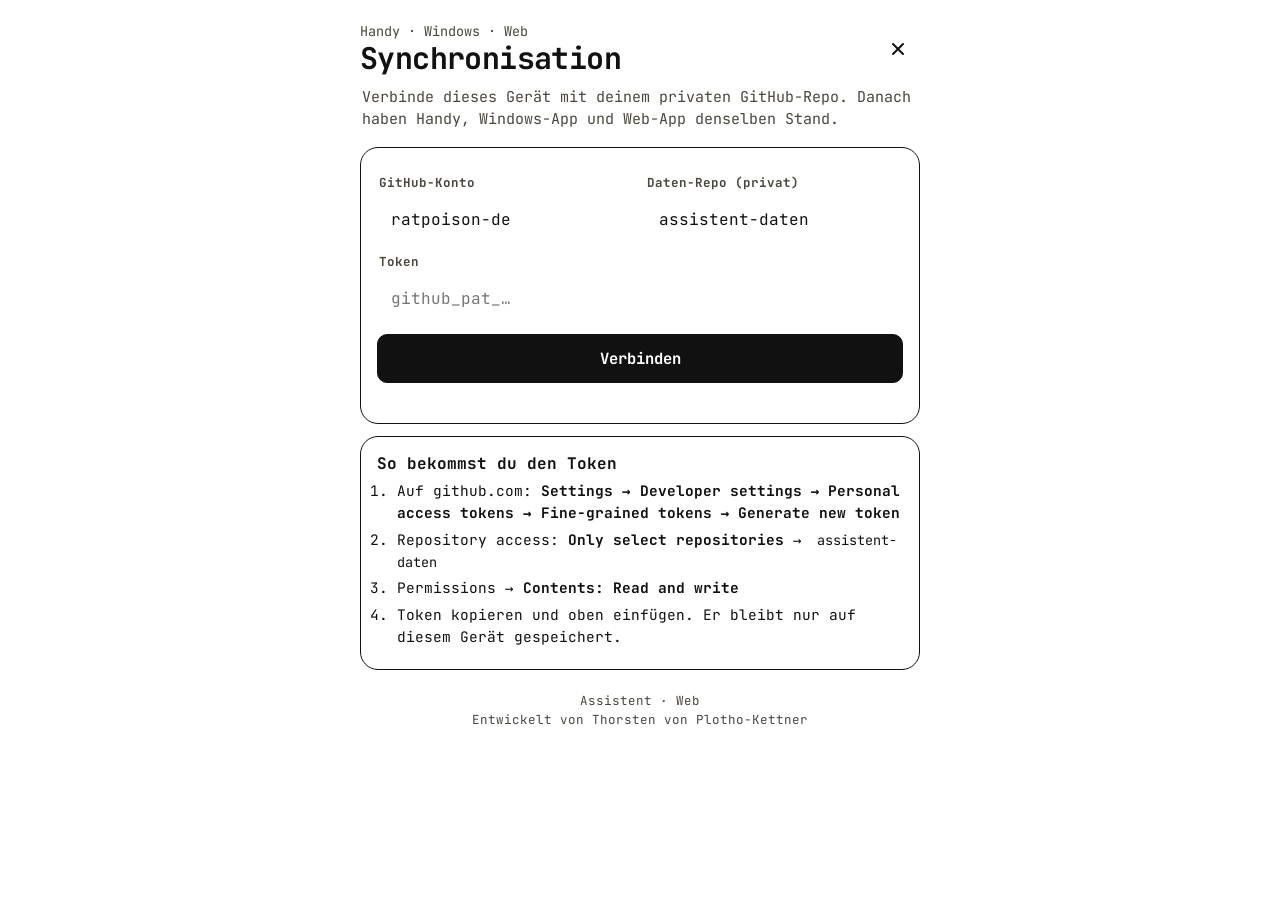
==== index.html @ ba2a8716 "5.2: weißer Hintergrund, kräftigeres Orange, volle Bildschirmbreite Co-Authored-By: Claude Fable 5.2" ====
<!doctype html>
<html lang="de">
<head>
<script src="platform.js"></script>
<meta charset="utf-8">
<meta name="viewport" content="width=device-width,initial-scale=1,maximum-scale=1,user-scalable=no,viewport-fit=cover">
<meta name="color-scheme" content="light">
<meta name="author" content="Thorsten von Plotho-Kettner">
<title>Assistent</title>
<link rel="stylesheet" href="design.css">
<link rel="manifest" href="manifest.webmanifest">
<link rel="icon" href="icon-192.png">
<link rel="apple-touch-icon" href="icon-192.png">
<meta name="theme-color" content="#FFFFFF">
<style>
:root{--tab:72px;--sb:env(safe-area-inset-bottom,0px)}
*{box-sizing:border-box;-webkit-tap-highlight-color:transparent}
html,body{margin:0;height:100%;overflow:hidden}
button{font:inherit;color:inherit;background:none;border:0;padding:0;cursor:pointer}
.frames{position:fixed;left:0;right:0;top:0;bottom:calc(var(--tab) + var(--sb))}
.frames iframe{position:absolute;inset:0;width:100%;height:100%;border:0;background:#ECECEF;visibility:hidden}
.frames iframe.on{visibility:visible}
.tabs{position:fixed;left:0;right:0;bottom:0;height:calc(var(--tab) + var(--sb));padding:6px 6px calc(6px + var(--sb));display:flex;gap:2px;background:rgba(236,236,239,.97);border-top:1px solid var(--line);box-shadow:0 -6px 24px rgba(0,0,0,.05);z-index:10}
.tab{flex:1;display:flex;flex-direction:column;align-items:center;justify-content:center;gap:3px;color:var(--mute);font-size:10.5px;letter-spacing:-.01em;font-weight:700;border-radius:16px;position:relative;min-width:0}
.tab .pill{width:46px;height:30px;border-radius:15px;display:grid;place-items:center;transition:background .2s}
.tab svg{width:23px;height:23px}
.tab.on{color:var(--accent)}
.tab.on .pill{background:var(--accent-soft)}
.tab .bdg{position:absolute;top:2px;left:calc(50% + 6px);min-width:18px;height:18px;padding:0 5px;border-radius:9px;background:var(--accent);color:#fff;font-size:11px;font-weight:800;display:none;align-items:center;justify-content:center;box-shadow:0 0 0 2px #fff}
.tab .bdg.on{display:flex}

/* Datenübernahme */
.mig{position:fixed;inset:0;z-index:50;background:var(--bg);overflow-y:auto;padding:22px 16px 40px;transform:translateY(100%);transition:transform .28s cubic-bezier(.2,.8,.2,1)}
.mig.on{transform:none}
.lead{color:var(--mute);font-size:15px;line-height:1.5;margin:10px 2px 16px}
.step{padding:16px;margin-bottom:12px}
.sh{display:flex;align-items:center;gap:11px;margin-bottom:10px}
.ic{width:42px;height:42px;border-radius:13px;display:grid;place-items:center;flex:none;background:var(--accent-soft);color:var(--accent)}
.sh b{font-size:17px;flex:1;font-weight:800}
.st{font-size:12px;font-weight:800;padding:5px 10px;border-radius:999px;background:var(--soft);color:var(--mute);white-space:nowrap}
.st.ok{background:#E3F6EA;color:var(--ok)}
.how{font-size:14.5px;line-height:1.5;margin:0 0 10px}
.how b{white-space:nowrap}
.act{width:100%;margin-top:6px}
.done{width:100%;margin-top:6px;padding:15px;font-size:16px}
.tip{font-size:13px;color:var(--mute);text-align:center;margin-top:12px;line-height:1.45}
.toast{bottom:calc(var(--tab) + var(--sb) + 22px)}
input[type=file]{display:none}

/* ---- Assistent: Notizen ---- */
.frames iframe{background:#FFFFFF}
.tabs{background:#fff;border-top:0;box-shadow:0 -8px 30px rgba(0,0,0,.07);padding:4px 6px calc(4px + var(--sb));border-radius:22px 22px 0 0;align-items:center}
.tab{color:#AEAEB2;font-size:0;gap:0}
.tab .pill{width:46px;height:40px;border-radius:14px;background:none!important}
.tab svg{width:24px;height:24px}
.tab.on{color:#FF3B30}
.tab.on::after{content:"";position:absolute;bottom:6px;left:50%;width:5px;height:5px;margin-left:-2.5px;border-radius:50%;background:#FF3B30}
.tab .bdg{top:4px;left:calc(50% + 4px);background:#E5484D;color:#fff;border:2px solid #fff;box-shadow:none;border-radius:999px;font-size:10.5px}
.mig{background:#FFFFFF}
.ic{background:#FFF0EF;color:#FF3B30;border:0;border-radius:50%}
.st{border:0;border-radius:999px;background:#F2F2F7;color:#8E8E93}
.st.ok{background:#FFF0EF;color:#FF3B30}
.toast{background:#1C1C1E;border-radius:16px}
.frames iframe{background:#fff}
.mig{background:#fff}
/* Werkzeugleiste wie in Notizen: schwebende Glas-Kapsel */
.tabs{left:50%;right:auto;bottom:calc(10px + var(--sb));transform:translateX(-50%);width:auto;max-width:calc(100% - 20px);height:58px;padding:6px;gap:2px;border:0;border-radius:999px;background:rgba(246,246,248,.86);-webkit-backdrop-filter:blur(18px) saturate(1.6);backdrop-filter:blur(18px) saturate(1.6);box-shadow:0 8px 28px rgba(0,0,0,.12),inset 0 0 0 .5px rgba(0,0,0,.08);align-items:center}
.tab{flex:1 1 0;width:auto;max-width:56px;min-width:38px;height:46px;border-radius:999px;font-size:0;gap:0;color:#3A3A3C}
.tabs{width:min(calc(100% - 20px),380px)}
.tab .pill{width:auto;height:auto;background:none!important}
.tab svg{width:23px;height:23px}
.tab.on{color:#FF3B30;background:#fff;box-shadow:0 1px 4px rgba(0,0,0,.08)}
.tab.on::after{display:none}
.tab .bdg{top:2px;left:auto;right:4px;background:#FF3B30;color:#fff;border:2px solid #F6F6F8;font-size:10.5px}
@media (min-width:900px){
  .frames{left:240px;right:0;top:0;bottom:0}
  .tabs{left:0;top:0;bottom:0;transform:none;width:240px;max-width:none;height:auto;flex-direction:column;justify-content:flex-start;align-items:stretch;gap:2px;padding:88px 12px 24px;border-radius:0;background:#F6F6F8;box-shadow:inset -.5px 0 0 #DCDCE0;-webkit-backdrop-filter:none;backdrop-filter:none}
  .tabs::before{content:"ASSISTENT";position:absolute;top:30px;left:22px;font-weight:800;font-size:24px;color:#FF3B30;letter-spacing:-.005em}
  .tabs::after{content:"von Thorsten von Plotho-Kettner";position:absolute;left:22px;right:12px;bottom:20px;font-size:11.5px;color:#AEAEB2}
  .tab{flex:none;max-width:none;width:100%;height:44px;flex-direction:row;justify-content:flex-start;gap:12px;padding:0 12px;border-radius:10px;font-size:15px;font-weight:600;color:#1C1C1E}
  .tab .pill{width:26px}
  .tab svg{width:21px;height:21px;color:#FF3B30}
  .tab:hover{background:#ECECF0}
  .tab.on{background:#FF3B30;color:#fff;box-shadow:none}
  .tab.on svg{color:#fff}
  .tab .bdg{position:static;margin-left:auto;display:none;border:0}
  .tab .bdg.on{display:flex}
  .tab.on .bdg{background:#fff;color:#FF3B30}
  .toast{left:calc(50% + 120px)}
}
/* ---- Things 3 ---- */
.tabs{background:rgba(250,250,252,.9);box-shadow:0 8px 28px rgba(0,0,0,.12),inset 0 0 0 .5px rgba(0,0,0,.07)}
.tab{color:#8A8F98}
.tab[data-t=start]{--ic:#F2C200}.tab[data-t=woche]{--ic:#2FB3A6}.tab[data-t=kalender]{--ic:#EE4B4B}.tab[data-t=projekte]{--ic:#2A82F6}.tab[data-t=mail]{--ic:#4F95F7}.tab[data-t=pinnwand]{--ic:#C8A86B}.tab[data-t=wetter]{--ic:#5AC8FA}
.tab svg{color:var(--ic)}
.tab.on{background:#E9ECF1;color:#1C1C1E;box-shadow:none}
.tab .bdg{background:#2A82F6;border-color:#FAFAFC}
@media (min-width:900px){
  .tabs{background:#F6F7F9;box-shadow:inset -.5px 0 0 #E2E4E8}
  .tabs::before{content:"Assistent";color:#1C1C1E;font-size:21px;font-weight:800;letter-spacing:-.02em}
  .tab{color:#1C1C1E;font-weight:500;border-radius:8px;height:38px}
  .tab svg{color:var(--ic)}
  .tab:hover{background:#ECEEF2}
  .tab.on{background:#E1E5EB;color:#1C1C1E}
  .tab.on svg{color:var(--ic)}
  .tab.on .bdg,.tab .bdg{background:transparent;color:#8A8F98;border:0;font-weight:500;font-size:13px}
}
/* ---- Design „Sky“ ---- */
@font-face{font-family:"Assistent Serif";src:url(fonts/serif-400.woff2) format("woff2");font-weight:400;font-display:swap}
html body{background:#F1F2F5}
.frames iframe{background:#F1F2F5}
html body .tabs{background:rgba(255,255,255,.96);box-shadow:0 10px 30px -8px rgba(30,70,120,.22),inset 0 0 0 .5px rgba(0,0,0,.05);gap:0;padding:6px}
html body .tab{color:#4A505A;flex:1 1 0;width:auto;min-width:0;max-width:44px}
html body .tab svg{color:#4A505A}
html body .tab.on{flex:0 0 auto;max-width:none;width:auto;padding:0 13px 0 9px;background:#EEF0F3;color:#1C1C1E;font-size:14.5px;font-weight:500;flex-direction:row;gap:6px;letter-spacing:0}
html body .tab.on svg{color:#1C1C1E;width:20px;height:20px}
html body .tab .bdg{background:var(--sky,#2AA7EE);border-color:#fff}
.magic{position:fixed;right:12px;bottom:calc(10px + var(--sb));width:58px;height:58px;border-radius:50%;border:0;z-index:11;color:#fff;display:grid;place-items:center;
  background:radial-gradient(circle at 35% 30%,#9CA9FF 0%,#6E7BFF 45%,#5A58F0 100%);box-shadow:0 12px 26px -8px rgba(90,88,240,.7),inset 0 2px 3px rgba(255,255,255,.5)}
.magic:active{transform:scale(.95)}
@media (max-width:899px){html body .tabs{left:12px;right:84px;transform:none;width:auto;max-width:none;justify-content:space-between}}
@media (min-width:900px){.magic{display:none}
  html body .tab,html body .tab.on{width:100%;padding:0 12px;font-size:15px;flex-direction:row;justify-content:flex-start;gap:12px}
  html body .tabs{background:#F6F7F9;box-shadow:inset -.5px 0 0 #E2E4E8;padding:88px 12px 24px}}
html body .ldr{background:linear-gradient(180deg,#9AD6FB 0,#D4EEFC 150px,#F7F8FA 320px) no-repeat,#F7F8FA}
html body .ldr .lt{font-family:"Assistent Serif",Georgia,serif;font-weight:400;font-size:36px;letter-spacing:-.01em}
html body .ldr .ls{background:#fff;box-shadow:0 6px 18px -10px rgba(30,90,150,.35)}
html body .ldr .lx,html body .fk .x{background:#fff;box-shadow:0 2px 8px rgba(30,90,150,.12)}
html body .fk{background:linear-gradient(180deg,#86CEFA 0,#C6E8FB 200px,#EEF4F9 420px,#F1F2F5 100%)}
html body .fk .tt{font-family:"Assistent Serif",Georgia,serif;font-weight:400;font-size:32px;letter-spacing:-.01em}
html body .fk .eb{display:inline-flex;align-items:center;background:linear-gradient(180deg,#5CC4F7,#2AA7EE);color:#fff;padding:5px 12px;border-radius:999px;font-size:13px}
html body .fk .ring b{font-family:"Assistent Serif",Georgia,serif;font-weight:400;letter-spacing:-.02em;font-size:min(18vw,74px)}
html body .fk .ring circle.p{stroke:url(#fkGrad)}
html body .fk .bt .d-btn{background:#fff;border-radius:999px;box-shadow:0 4px 14px -8px rgba(30,90,150,.35)}
html body .fk .bt .d-btn.primary{background:linear-gradient(135deg,#4CC2F7 0%,#4F96FB 55%,#7B7CFF 100%);color:#fff;box-shadow:0 12px 24px -8px rgba(80,120,255,.55)}
html body .lsh{border-radius:26px 26px 0 0}
/* Ruhiger Startbildschirm: Leiste ausblenden, App-Liste schwarz-weiß */
@font-face{font-family:"Assistent Mono";src:url(fonts/mono-400.woff2) format("woff2");font-weight:400}
@font-face{font-family:"Assistent Mono";src:url(fonts/mono-700.woff2) format("woff2");font-weight:700}
html body.ep .ldr{background:#fff;font-family:"Assistent Mono",ui-monospace,monospace}
html body.ep .ldr .lt{font-family:"Assistent Mono",ui-monospace,monospace;font-weight:700;font-size:30px}
html body.ep .ldr .lt svg rect{fill:#111}
html body.ep .ldr .ls{background:#fff;box-shadow:none;border:2px solid #111;border-radius:10px;color:#111}
html body.ep .ldr .ls input{font-family:inherit}
html body.ep .ldr .la{font-family:"Assistent Mono",ui-monospace,monospace;font-size:18px}
html body.ep .ldr .la .fv{color:#111}
html body.ep .ldr .lg,html body.ep .ldr .lm{color:#111}
html body.ep .ldr .lx{background:#fff;box-shadow:none;border:2px solid #111;color:#111}
html body.ep .lsh{font-family:"Assistent Mono",ui-monospace,monospace}
html body.ep .lsh .o svg{color:#111}
</style>
</head>
<body>
<div class="frames" id="frames">
  <iframe id="f-start" title="Start"></iframe>
  <iframe id="f-woche" title="Woche"></iframe>
  <iframe id="f-kalender" title="Kalender"></iframe>
  <iframe id="f-mail" title="Mail"></iframe>
  <iframe id="f-projekte" title="Projekte"></iframe>
  <iframe id="f-pinnwand" title="Pinnwand"></iframe>
  <iframe id="f-wetter" title="Wetter"></iframe>
</div>
<nav class="tabs" id="tabs">
  <button class="tab" data-t="start"><span class="pill"><svg viewBox="0 0 24 24" fill="none" stroke="currentColor" stroke-width="2.2" stroke-linecap="round" stroke-linejoin="round"><path d="M3.5 10.5 12 3.5l8.5 7"/><path d="M5.5 9v11h13V9"/><path d="M10 20v-5.5h4V20"/></svg></span>Start</button>
  <button class="tab" data-t="woche"><span class="pill"><svg viewBox="0 0 24 24" fill="none" stroke="currentColor" stroke-width="2.4" stroke-linecap="round"><path d="M5 7h14M5 12h10M5 17h6"/></svg></span>Woche</button>
  <button class="tab" data-t="kalender"><span class="pill"><svg viewBox="0 0 24 24" fill="none" stroke="currentColor" stroke-width="2.2" stroke-linecap="round" stroke-linejoin="round"><rect x="3" y="4.5" width="18" height="16.5" rx="3"/><path d="M3 10h18M8 2.5v4M16 2.5v4"/></svg></span>Kalender</button>
  <button class="tab" data-t="projekte" aria-label="Projekte"><span class="pill"><svg viewBox="0 0 24 24" fill="none" stroke="currentColor" stroke-width="2.2" stroke-linecap="round" stroke-linejoin="round"><path d="M3.5 7.5A2 2 0 0 1 5.5 5.5H10l2 2.2h6.5a2 2 0 0 1 2 2V17a2 2 0 0 1-2 2h-13a2 2 0 0 1-2-2z"/><path d="M8.5 13.2l2.2 2.1 4.6-4.4"/></svg></span>Projekte</button>
  <button class="tab" data-t="mail"><span class="pill"><svg viewBox="0 0 24 24" fill="none" stroke="currentColor" stroke-width="2.2" stroke-linejoin="round"><rect x="2.5" y="5" width="19" height="14" rx="3"/><path d="m3.5 7 8.5 6 8.5-6"/></svg></span>Mail<span class="bdg" id="bdg-mail"></span></button>
  <button class="tab" data-t="pinnwand"><span class="pill"><svg viewBox="0 0 24 24" fill="none" stroke="currentColor" stroke-width="2.2" stroke-linejoin="round"><rect x="3.5" y="3.5" width="7.5" height="9" rx="2"/><rect x="13" y="3.5" width="7.5" height="6" rx="2"/><rect x="3.5" y="14.5" width="7.5" height="6" rx="2"/><rect x="13" y="11.5" width="7.5" height="9" rx="2"/></svg></span>Pinnwand</button>
  <button class="tab" data-t="wetter"><span class="pill"><svg viewBox="0 0 24 24" fill="none" stroke="currentColor" stroke-width="2.2" stroke-linecap="round" stroke-linejoin="round"><path d="M7 18h10a4 4 0 0 0 .5-7.97A6 6 0 0 0 6.1 11 3.5 3.5 0 0 0 7 18z"/><path d="M15.5 3.5v1M20 5.5l-.7.7M21.5 10h-1"/></svg></span>Wetter</button>
</nav>
<button class="magic" id="magic" aria-label="Kopf leeren"><svg width="26" height="26" viewBox="0 0 24 24" fill="none" stroke="currentColor" stroke-width="1.8" stroke-linejoin="round"><path d="M12 3.5l1.6 4.6 4.6 1.6-4.6 1.6L12 16l-1.6-4.7L5.8 9.7l4.6-1.6z"/><path d="M18.5 14.5l.7 1.9 1.9.7-1.9.7-.7 1.9-.7-1.9-1.9-.7 1.9-.7z"/></svg></button>

<section class="mig" id="mig">
  <div class="h-eyebrow">Assistent</div>
  <h1 class="h-big">Daten <em>übernehmen</em></h1>
  <p class="lead">Android lässt Apps nicht gegenseitig in ihre Daten schauen. Deshalb sicherst du in jeder alten App einmal kurz und holst die Sicherung hier herein. Bereits vorhandene Einträge werden nicht doppelt angelegt.</p>

  <div class="step d-card">
    <div class="sh"><span class="ic"><svg width="22" height="22" viewBox="0 0 24 24" fill="none" stroke="currentColor" stroke-width="2.6" stroke-linecap="round"><path d="M5 7h14M5 12h10M5 17h6"/></svg></span><b>Wochenstapel</b><span class="st" id="stW">offen</span></div>
    <p class="how">Öffne Wochenstapel, tippe auf <b>⋯</b> → <b>Sicherung kopieren</b>. Komm dann hierher zurück.</p>
    <button class="act d-btn primary" id="pasteW">Aus Zwischenablage einfügen</button>
  </div>

  <div class="step d-card">
    <div class="sh"><span class="ic"><svg width="22" height="22" viewBox="0 0 24 24" fill="none" stroke="currentColor" stroke-width="2.2" stroke-linecap="round" stroke-linejoin="round"><rect x="3" y="4.5" width="18" height="16.5" rx="3"/><path d="M3 10h18M8 2.5v4M16 2.5v4"/></svg></span><b>Mein Kalender</b><span class="st" id="stK">offen</span></div>
    <p class="how"><b>Google-Termine</b> brauchst du nicht zu übertragen. Sie erscheinen direkt, sobald du den Zugriff erlaubst.</p>
    <button class="act d-btn primary" id="connG">Google Kalender verbinden</button>
    <p class="how" style="margin-top:14px"><b>Termine nur auf dem Handy:</b> In Mein Kalender auf <b>⋮</b> → <b>Backup speichern</b>. Die Datei landet in „Downloads“.</p>
    <button class="act d-btn ghost" data-file>Backup-Datei wählen</button>
  </div>

  <div class="step d-card">
    <div class="sh"><span class="ic"><svg width="22" height="22" viewBox="0 0 24 24" fill="none" stroke="currentColor" stroke-width="2.2" stroke-linejoin="round"><rect x="3.5" y="3.5" width="7.5" height="9" rx="2"/><rect x="13" y="3.5" width="7.5" height="6" rx="2"/><rect x="3.5" y="14.5" width="7.5" height="6" rx="2"/><rect x="13" y="11.5" width="7.5" height="9" rx="2"/></svg></span><b>Pinnwand</b><span class="st" id="stP">offen</span></div>
    <p class="how">In der Pinnwand auf <b>⋯</b> → <b>Sicherung exportieren</b>. Die Datei landet in „Downloads“, Fotos sind enthalten.</p>
    <button class="act d-btn ghost" data-file>Sicherungsdatei wählen</button>
  </div>

  <button class="done d-btn primary" id="migDone">Fertig</button>
  <p class="tip">Du findest diesen Assistenten jederzeit wieder im Menü jedes Bereichs. Wenn alles da ist, kannst du die alten Apps deinstallieren.</p>
  <p class="tip" style="margin-top:22px">Assistent · Version 3.2<br>Entwickelt von Thorsten von Plotho-Kettner</p>
  <input type="file" id="migFile" accept=".json,.ics,application/json,text/calendar,*/*">
</section>
<div class="d-toast toast" id="toast"></div>

<script>
"use strict";
const $=id=>document.getElementById(id);
const N=window.Native||null;
const TABS=['start','woche','kalender','projekte','mail','pinnwand','wetter'];
const SRC={projekte:'projekte.html',start:'start.html',woche:'woche.html',kalender:'kalender.html',mail:'mail.html',pinnwand:'pinnwand.html',wetter:'wetter.html'};
const loaded={};
let active='start'; /* Die App beginnt immer mit der Begrüßung */

function frame(t){return $('f-'+t)}
function ensure(t){
  if(loaded[t])return loaded[t];
  loaded[t]=new Promise(res=>{const f=frame(t);f.addEventListener('load',async()=>{try{const w=f.contentWindow;if(w.ready)await w.ready}catch(e){}res(f.contentWindow)},{once:true});f.src=SRC[t]});
  return loaded[t];
}
function call(t,fn,...a){try{const w=frame(t).contentWindow;if(w&&typeof w[fn]==='function')return w[fn](...a)}catch(e){}}
function showTab(t,payload){
  if(!TABS.includes(t))return;
  if(active&&active!==t&&loaded[active])call(active,'onHide');
  active=t;try{localStorage.setItem('planer.tab',t)}catch(e){}
  for(const x of TABS)frame(x).classList.toggle('on',x===t);
  document.querySelectorAll('.tab').forEach(b=>b.classList.toggle('on',b.dataset.t===t));
  syncBar();
  ensure(t).then(()=>{call(t,'onShow');syncBar();
    if(payload&&payload.task)call('woche','openTaskById',payload.task);
    if(payload&&payload.card)call('pinnwand','openCardById',payload.card);
    if(payload&&(payload.msgid||payload.compose||payload.triage))call('mail','openFromShell',payload);
    if(payload&&payload.newEvent)call('kalender','newEventFrom',payload.newEvent);
    if(payload&&payload.project)call('projekte','openProject',payload.project);
    if(payload&&payload.inbox)call('projekte','openInbox');});
}
$('tabs').onclick=e=>{const b=e.target.closest('.tab');if(!b)return;if(b.dataset.t===active){try{frame(active).contentWindow.scrollTo({top:0,behavior:'smooth'})}catch(_){}}showTab(b.dataset.t);if(N)try{N.haptic()}catch(_){}};

/* ---------- Datenübernahme ---------- */
let tt=0;function toast(m){const t=$('toast');t.textContent=m;t.classList.add('on');clearTimeout(tt);tt=setTimeout(()=>t.classList.remove('on'),3200)}
function setSt(id,txt,ok){const s=$(id);s.textContent=txt;s.classList.toggle('ok',!!ok)}
function refreshStatus(){
  let st={};try{st=JSON.parse(localStorage.getItem('planer.import')||'{}')}catch(e){}
  if(st.w!=null)setSt('stW',st.w+' Aufgaben',true);
  let g=false;try{g=N&&N.calPerm()==='granted'}catch(e){}
  if(st.k!=null||g)setSt('stK',[g?'Google verbunden':'',st.k!=null?st.k+' Termine':''].filter(Boolean).join(' · '),true);
  $('connG').style.display=g?'none':'';
  if(st.p!=null)setSt('stP',st.p+' Karten',true);
}
function mark(k,n){let st={};try{st=JSON.parse(localStorage.getItem('planer.import')||'{}')}catch(e){}st[k]=(st[k]||0)+n;try{localStorage.setItem('planer.import',JSON.stringify(st))}catch(e){}refreshStatus()}
window.openImport=function(){refreshStatus();$('mig').classList.add('on');$('mig').scrollTop=0};
function closeImport(){$('mig').classList.remove('on');try{localStorage.setItem('planer.onboarded','1')}catch(e){}call(active,'onShow')}
$('migDone').onclick=closeImport;

async function importText(txt,from){
  txt=String(txt||'').trim();
  if(!txt){toast(from==='clip'?'Die Zwischenablage ist leer. Erst in der alten App „Sicherung kopieren“ tippen.':'Die Datei ist leer');return}
  if(txt.includes('BEGIN:VCALENDAR')){const w=await ensure('kalender');const n=w.importICS(txt);mark('k',n);toast(n+' Termine aus der .ics-Datei übernommen');return}
  let d;try{d=JSON.parse(txt)}catch(e){toast(from==='clip'?'In der Zwischenablage ist keine Sicherung':'Diese Datei ist keine Sicherung');return}
  if(d&&d.app==='wochenstapel'&&Array.isArray(d.tasks)){const w=await ensure('woche');const n=w.importData(d);mark('w',n);toast(n?n+' Aufgaben übernommen':'Alle Aufgaben waren schon da');return}
  if(d&&d.app==='pinnwand'&&d.state){const w=await ensure('pinnwand');const n=await w.importData(d);mark('p',n);toast(n?n+' Karten übernommen':'Diese Boards waren schon da');return}
  if(d&&Array.isArray(d.events)){const w=await ensure('kalender');const n=w.importData(d);mark('k',n);toast(n?n+' Termine übernommen':'Alle Termine waren schon da');return}
  toast('Diese Sicherung erkenne ich nicht');
}
$('pasteW').onclick=async()=>{let s='';try{s=N?N.paste():await navigator.clipboard.readText()}catch(e){}importText(s,'clip')};
document.querySelectorAll('[data-file]').forEach(b=>b.onclick=()=>{$('migFile').value='';$('migFile').click()});
$('migFile').onchange=()=>{const f=$('migFile').files[0];if(!f)return;const r=new FileReader();r.onload=()=>importText(r.result,'file');r.onerror=()=>toast('Datei konnte nicht gelesen werden');r.readAsText(f)};
$('connG').onclick=()=>{try{N?N.askCalPerm():toast('Nur in der Android-App')}catch(e){}};

/* ---------- Android ---------- */
window.handleBack=function(){
  if($('mig').classList.contains('on')){closeImport();return true}
  const r=call(active,'handleBack');if(r)return true;
  return false;
};
window.onCalPerm=function(ok){refreshStatus();ensure('kalender').then(()=>call('kalender','onCalPerm',ok))};
window.onResumeApp=function(){for(const t of TABS)if(loaded[t]&&t!==active)call(t,'onResumeApp');call(active,'onShow');refreshStatus()};
window.showTab=showTab;
window.activeTab=()=>active;
window.call=call;
/* Fokus-Timer entfernt (1.11): alte Daten aufräumen */
try{['planer.pomo','planer.pomo.cfg','planer.pomo.log'].forEach(k=>localStorage.removeItem(k))}catch(e){}
if(N&&N.pomoClear)try{N.pomoClear()}catch(e){}
/* Statusleiste passend zum Bereich (Start: Farbe des Himmels) */
function syncBar(){
  try{let ep=false;try{ep=!!call('start','epIsOn')}catch(e){}document.body.classList.toggle('onstart',active==='start'&&ep)}catch(e){}
  if(!N||!N.setBars)return;
  let c='#FFFFFF',dark=false;
  let nav=document.documentElement.classList.contains('epaper')?'#FFFFFF':'#F1F2F5';if(document.documentElement.classList.contains('epaper'))c='#FFFFFF';
  if(document.documentElement.classList.contains('glass')){c='#F3F4F6';nav='#DFE2E6';dark=false}
  if(document.documentElement.classList.contains('aqua')){c='#9AC0E7';nav='#5682B9';dark=true}
  if(active==='start'){const s=call('start','skyTop');if(s){c=s.color;dark=s.dark;if(s.nav)nav=s.nav}}
  try{N.setBars(c,!dark)}catch(e){}
  try{N.setNav&&N.setNav(nav)}catch(e){}
}
window.updateBar=function(){if(active==='start')syncBar()};
window.setEpaper=function(on){document.body.classList.toggle('ep',!!on);syncBar()};
/* Jede erledigte Aufgabe spielt den nächsten Ton */
let AC=null;
const NOTES=[392,440,523.25,587.33,659.25,783.99,880,1046.5];
window.playNote=function(final,preview){
  try{if(localStorage.getItem('planer.sound')==='0'&&!preview)return}catch(e){}
  try{
    AC=AC||new (window.AudioContext||window.webkitAudioContext)();if(AC.state==='suspended')AC.resume();
    const d=new Date(),k=d.getFullYear()+'-'+d.getMonth()+'-'+d.getDate();
    let st={k:'',i:0};try{st=JSON.parse(localStorage.getItem('planer.note')||'{}')}catch(e){}
    if(st.k!==k)st={k,i:0};
    const tone=(f,t0,len,vol)=>{const o=AC.createOscillator(),o2=AC.createOscillator(),g=AC.createGain();
      o.type='sine';o2.type='triangle';o.frequency.value=f;o2.frequency.value=f*2;
      const g2=AC.createGain();g2.gain.value=.18;o2.connect(g2);g2.connect(g);o.connect(g);g.connect(AC.destination);
      const t=AC.currentTime+t0;g.gain.setValueAtTime(0,t);g.gain.linearRampToValueAtTime(vol,t+.012);g.gain.exponentialRampToValueAtTime(.0008,t+len);
      o.start(t);o2.start(t);o.stop(t+len+.05);o2.stop(t+len+.05)};
    if(final){[523.25,659.25,783.99,1046.5].forEach((f,i)=>tone(f,i*.09,1.4,.16))}
    else{tone(NOTES[st.i%NOTES.length],0,1.1,.2);st.i++;try{localStorage.setItem('planer.note',JSON.stringify(st))}catch(e){}}
  }catch(e){}
};
window.ensure=ensure;
$('magic').onclick=()=>{if(N)try{N.haptic()}catch(_){}showTab('start');ensure('start').then(()=>call('start','openDump'))};
window.setBadge=function(t,n){const b=$('bdg-'+t);if(!b)return;n=+n||0;b.textContent=n>99?'99+':String(n);b.classList.toggle('on',n>0)};
window.__mailCb=function(id,ok,p){call('mail','mailCb',id,ok,p)};
window.__geoCb=function(ok,p){call('wetter','geoCb',ok,p)};
window.weatherUpdated=function(){for(const t of ['start','woche','kalender'])if(loaded[t])call(t,'onWeather')};

showTab(active);
/* Restliche Bereiche erst laden, wenn der Startbildschirm steht */
setTimeout(()=>{for(const t of TABS)ensure(t)},2200);
/* Wetter im Hintergrund aktuell halten, sobald der Standort einmal erlaubt ist */
setTimeout(()=>{let ok=false;try{ok=N&&N.locPerm&&N.locPerm()==='granted'}catch(e){}if(ok)ensure('wetter').then(()=>call('wetter','refreshWeather'))},2500);
let onb=null;try{onb=localStorage.getItem('planer.onboarded')}catch(e){}
if(!onb&&N)setTimeout(window.openImport,500);
</script>
<script src="sync.js"></script>
<script>
/* Windows und Web: statt der Übernahme aus den alten Handy-Apps gleich den Abgleich einrichten */
if(!N){window.openImport=window.openSync;try{if(!JSON.parse(localStorage.getItem('planer.sync.cfg')||'{}').on&&!localStorage.getItem('planer.onboarded')){localStorage.setItem('planer.onboarded','1');setTimeout(window.openSync,600)}}catch(e){}}
(function(){const hb=window.handleBack;window.handleBack=function(){if(window.AssistentSync&&AssistentSync.isOpen()){AssistentSync.close();return true}return hb()}})();
window.onResumeApp=(function(f){return function(){f();try{AssistentSync.sync('resume')}catch(e){}}})(window.onResumeApp);
/* Als Launcher kommt die App ständig nach vorn: alle Bereiche und der Abgleich höchstens alle 2 Minuten, sonst nur der sichtbare Bereich */
window.onResumeApp=(function(f){let last=Date.now();return function(){const n=Date.now();if(n-last<120000){let w=null;try{w=frame(active).contentWindow}catch(e){}if(w&&typeof w.onResumeLight==='function')w.onResumeLight();else call(active,'onShow');return}last=n;f()}})(window.onResumeApp);
</script>
<script src="launcher.js"></script>
<script src="fokus.js"></script>
</body>
</html>
---- design.css ----
/* Assistent – gemeinsames Design (Things 3: Weiß / Blau / ruhige Titel) */
:root{
  --bg:#FFFFFF; --card:#FFFFFF; --ink:#1C1C1E; --mute:#8A8F98; --line:#EBEBEF; --soft:#F2F3F5; --soft2:#E6E8EC;
  --accent:#2A82F6; --accent-2:#5A9EF8; --accent-ink:#FFFFFF; --accent-soft:#EEF4FE;
  --grad:#2A82F6; --danger:#EE4B4B; --ok:#4CB050; --warn:#F2C200;
  --v:#2A82F6; --v2:#5A9EF8; --vd:#1A66CC; --lav:#EEF4FE; --lav2:#D6E6FD; --vgrad:#F4F7FD;
  --green:#4CB050; --yellow:#F2C200; --blue:#2A82F6; --pink:#FF2D55; --orange:#F5A623; --grey:#8A8F98;
  --shadow:0 1px 3px rgba(0,0,0,.06); --shadow-lift:0 16px 40px rgba(0,0,0,.18); --shadow-btn:0 6px 16px rgba(42,130,246,.30);
  --hs:0 1px 3px rgba(0,0,0,.06); --hs2:0 8px 20px rgba(42,130,246,.38);
  --radius:12px; --scrim:rgba(0,0,0,.28);
  --font:-apple-system,"SF Pro Text","Segoe UI Variable Text","Segoe UI","Roboto",system-ui,sans-serif;
}
html,body{background:var(--bg);color:var(--ink);font-family:var(--font)}
body{background:var(--bg)}
button,input,select,textarea{font-family:var(--font)}
.h-eyebrow{font-size:13.5px;font-weight:500;color:var(--mute)}
.h-big{margin:2px 0 0;font-size:30px;line-height:1.12;font-weight:800;letter-spacing:-.02em;color:var(--ink)}
.h-big em,.h-mid em{font-style:normal;color:inherit}
.h-mid{margin:0;font-size:19px;line-height:1.2;font-weight:700}
.d-card{background:var(--soft);border-radius:var(--radius);box-shadow:none;border:0}
.d-btn{display:inline-flex;align-items:center;justify-content:center;gap:8px;padding:13px 18px;border-radius:10px;font-weight:600;font-size:15.5px;background:var(--soft);color:var(--ink);border:0}
.d-btn.primary{background:var(--accent);color:#fff}
.d-btn.ghost{background:var(--soft)}
.d-btn.danger{color:var(--danger);background:#FDEDED}
.d-btn:active{opacity:.75}
.d-chip{display:inline-flex;align-items:center;gap:6px;padding:7px 13px;border-radius:999px;background:var(--soft);border:0;box-shadow:none;font-weight:600;font-size:14px;white-space:nowrap;color:var(--ink)}
.d-chip.on{background:var(--accent);color:#fff}
.d-check{width:20px;height:20px;border-radius:6px;background:var(--accent);display:grid;place-items:center;flex:none}
.d-ib{width:40px;height:40px;border-radius:50%;display:grid;place-items:center;color:var(--ink);flex:none;background:transparent;border:0}
.d-ib.solid{background:var(--soft);box-shadow:none}
.d-fab{position:fixed;right:18px;bottom:20px;height:56px;min-width:56px;padding:0 20px;border-radius:28px;background:var(--accent);color:#fff;display:flex;align-items:center;justify-content:center;gap:8px;font-weight:600;font-size:15.5px;box-shadow:var(--hs2);z-index:30;border:0}
.d-fab:active{transform:scale(.96)}
.d-toast{position:fixed;left:50%;bottom:92px;transform:translate(-50%,30px);opacity:0;background:#1C1C1E;color:#fff;padding:12px 16px;border-radius:12px;font-weight:500;font-size:14px;z-index:95;transition:all .25s;pointer-events:none;max-width:92vw;display:flex;gap:14px;align-items:center;box-shadow:var(--shadow-lift)}
.d-toast.on{opacity:1;transform:translate(-50%,0);pointer-events:auto}
.d-toast button{color:#8CC0FF;font-weight:700;background:none;border:0;font-size:14px}
.d-tag{display:inline-block;background:var(--accent);color:#fff;font-weight:600;font-size:10.5px;padding:2px 7px;border-radius:999px}
.mk1,.mk2,.mk3{background:none;color:inherit;font-weight:700}
::-webkit-scrollbar{width:8px;height:8px}
::-webkit-scrollbar-track{background:transparent}
::-webkit-scrollbar-thumb{background:#D3D6DB;border-radius:8px;border:2px solid transparent;background-clip:padding-box}
::-webkit-scrollbar-thumb:hover{background:#B0B4BB;background-clip:padding-box}
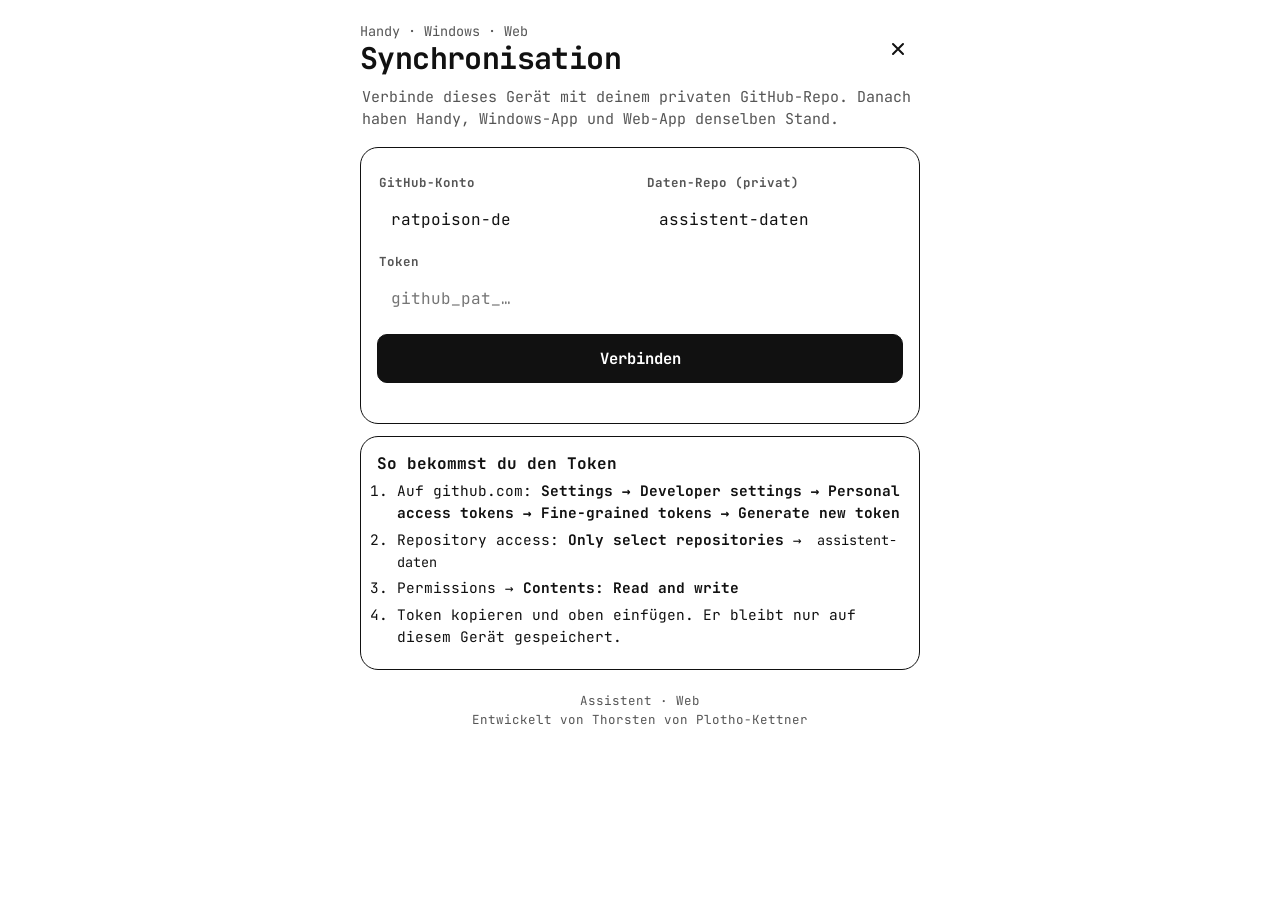
==== commit c4729aa4: "5.4: Uhrfeld weiß, fließende Übergänge zwischen Ansichten und Bereichen Co-Authored-By: Claude Fable" ====
--- a/index.html
+++ b/index.html
@@ -223,7 +223,11 @@
   if(!TABS.includes(t))return;
   if(active&&active!==t&&loaded[active])call(active,'onHide');
   active=t;try{localStorage.setItem('planer.tab',t)}catch(e){}
+  const prevT=document.querySelector('.frames iframe.on');
   for(const x of TABS)frame(x).classList.toggle('on',x===t);
+  /* Wechsel wie flüssiges Glas: der alte Bereich löst sich auf, der neue taucht aus der Unschärfe auf */
+  try{const nf=frame(t);if(prevT&&prevT!==nf&&loaded[t]){for(const f of document.querySelectorAll('.frames iframe'))f.classList.remove('lq','lqo');
+    void nf.offsetWidth;nf.classList.add('lq');prevT.classList.add('lqo');clearTimeout(window.__lq);window.__lq=setTimeout(()=>{nf.classList.remove('lq');prevT.classList.remove('lqo')},560)}}catch(e){}
   document.querySelectorAll('.tab').forEach(b=>b.classList.toggle('on',b.dataset.t===t));
   syncBar();
   ensure(t).then(()=>{call(t,'onShow');syncBar();
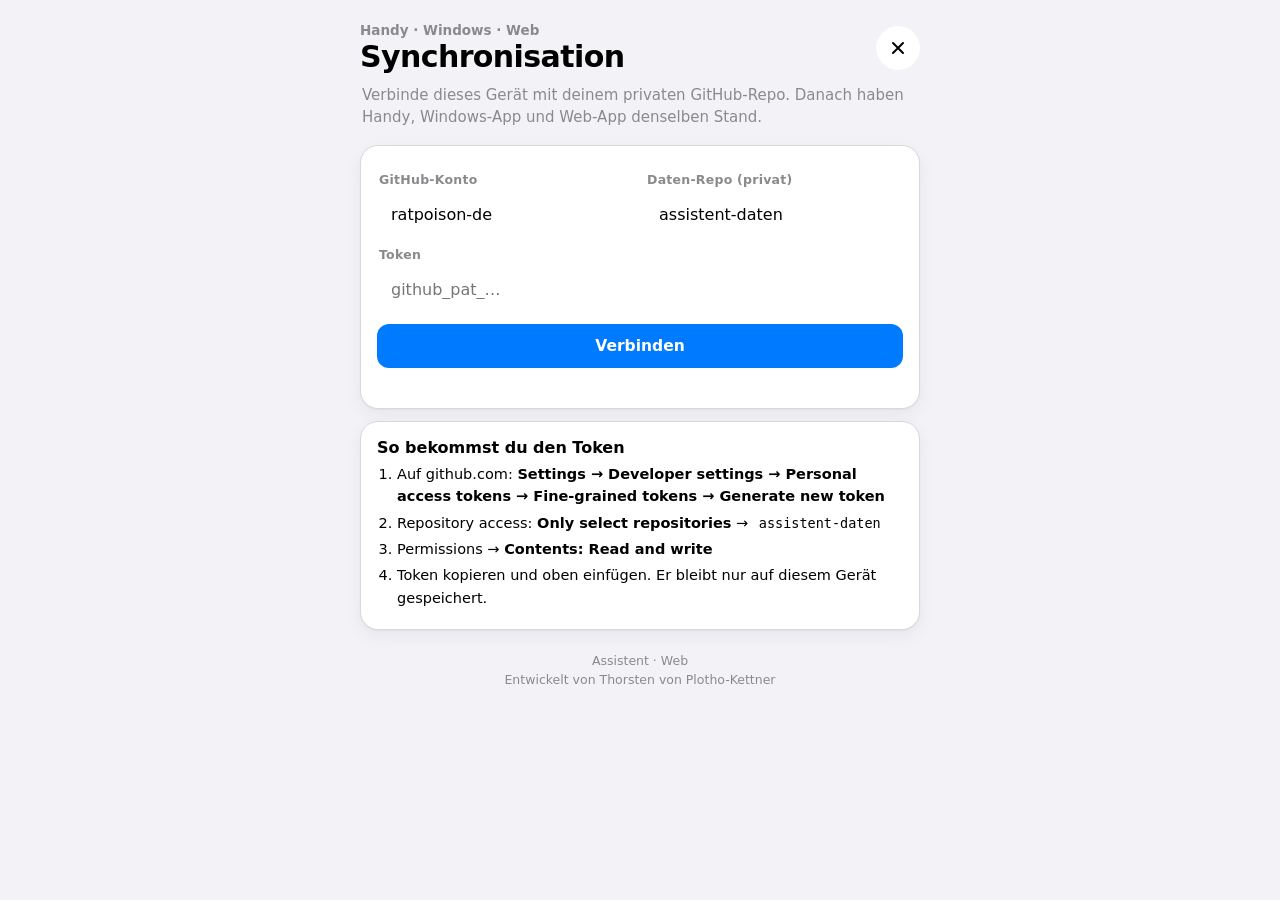
==== commit 9384a24b: "5.7: Drei Listen (Monat · Woche · Priorität) und neues Design für alle Bereiche - Woche: Kacheln Pri" ====
--- a/index.html
+++ b/index.html
@@ -227,11 +227,13 @@
   for(const x of TABS)frame(x).classList.toggle('on',x===t);
   /* Wechsel wie flüssiges Glas: der alte Bereich löst sich auf, der neue taucht aus der Unschärfe auf */
   try{const nf=frame(t);if(prevT&&prevT!==nf&&loaded[t]){for(const f of document.querySelectorAll('.frames iframe'))f.classList.remove('lq','lqo');
-    void nf.offsetWidth;nf.classList.add('lq');prevT.classList.add('lqo');clearTimeout(window.__lq);window.__lq=setTimeout(()=>{nf.classList.remove('lq');prevT.classList.remove('lqo')},560)}}catch(e){}
+    void nf.offsetWidth;nf.classList.add('lq');prevT.classList.add('lqo');clearTimeout(window.__lq);window.__lq=setTimeout(()=>{nf.classList.remove('lq');prevT.classList.remove('lqo')},300)}}catch(e){}
   document.querySelectorAll('.tab').forEach(b=>b.classList.toggle('on',b.dataset.t===t));
   syncBar();
   ensure(t).then(()=>{call(t,'onShow');syncBar();
     if(payload&&payload.task)call('woche','openTaskById',payload.task);
+    if(payload&&payload.list!=null)call('woche','openList',payload.list);
+    if(payload&&payload.plan)call('woche','startPlanning');
     if(payload&&payload.card)call('pinnwand','openCardById',payload.card);
     if(payload&&(payload.msgid||payload.compose||payload.triage))call('mail','openFromShell',payload);
     if(payload&&payload.newEvent)call('kalender','newEventFrom',payload.newEvent);
@@ -290,7 +292,7 @@
   try{let ep=false;try{ep=!!call('start','epIsOn')}catch(e){}document.body.classList.toggle('onstart',active==='start'&&ep)}catch(e){}
   if(!N||!N.setBars)return;
   let c='#FFFFFF',dark=false;
-  let nav=document.documentElement.classList.contains('epaper')?'#FFFFFF':'#F1F2F5';if(document.documentElement.classList.contains('epaper'))c='#FFFFFF';
+  let nav='#F1F2F5';if(document.documentElement.classList.contains('dl')){c='#F2F2F7';nav='#F2F2F7'}
   if(document.documentElement.classList.contains('glass')){c='#F3F4F6';nav='#DFE2E6';dark=false}
   if(document.documentElement.classList.contains('aqua')){c='#9AC0E7';nav='#5682B9';dark=true}
   if(active==='start'){const s=call('start','skyTop');if(s){c=s.color;dark=s.dark;if(s.nav)nav=s.nav}}
